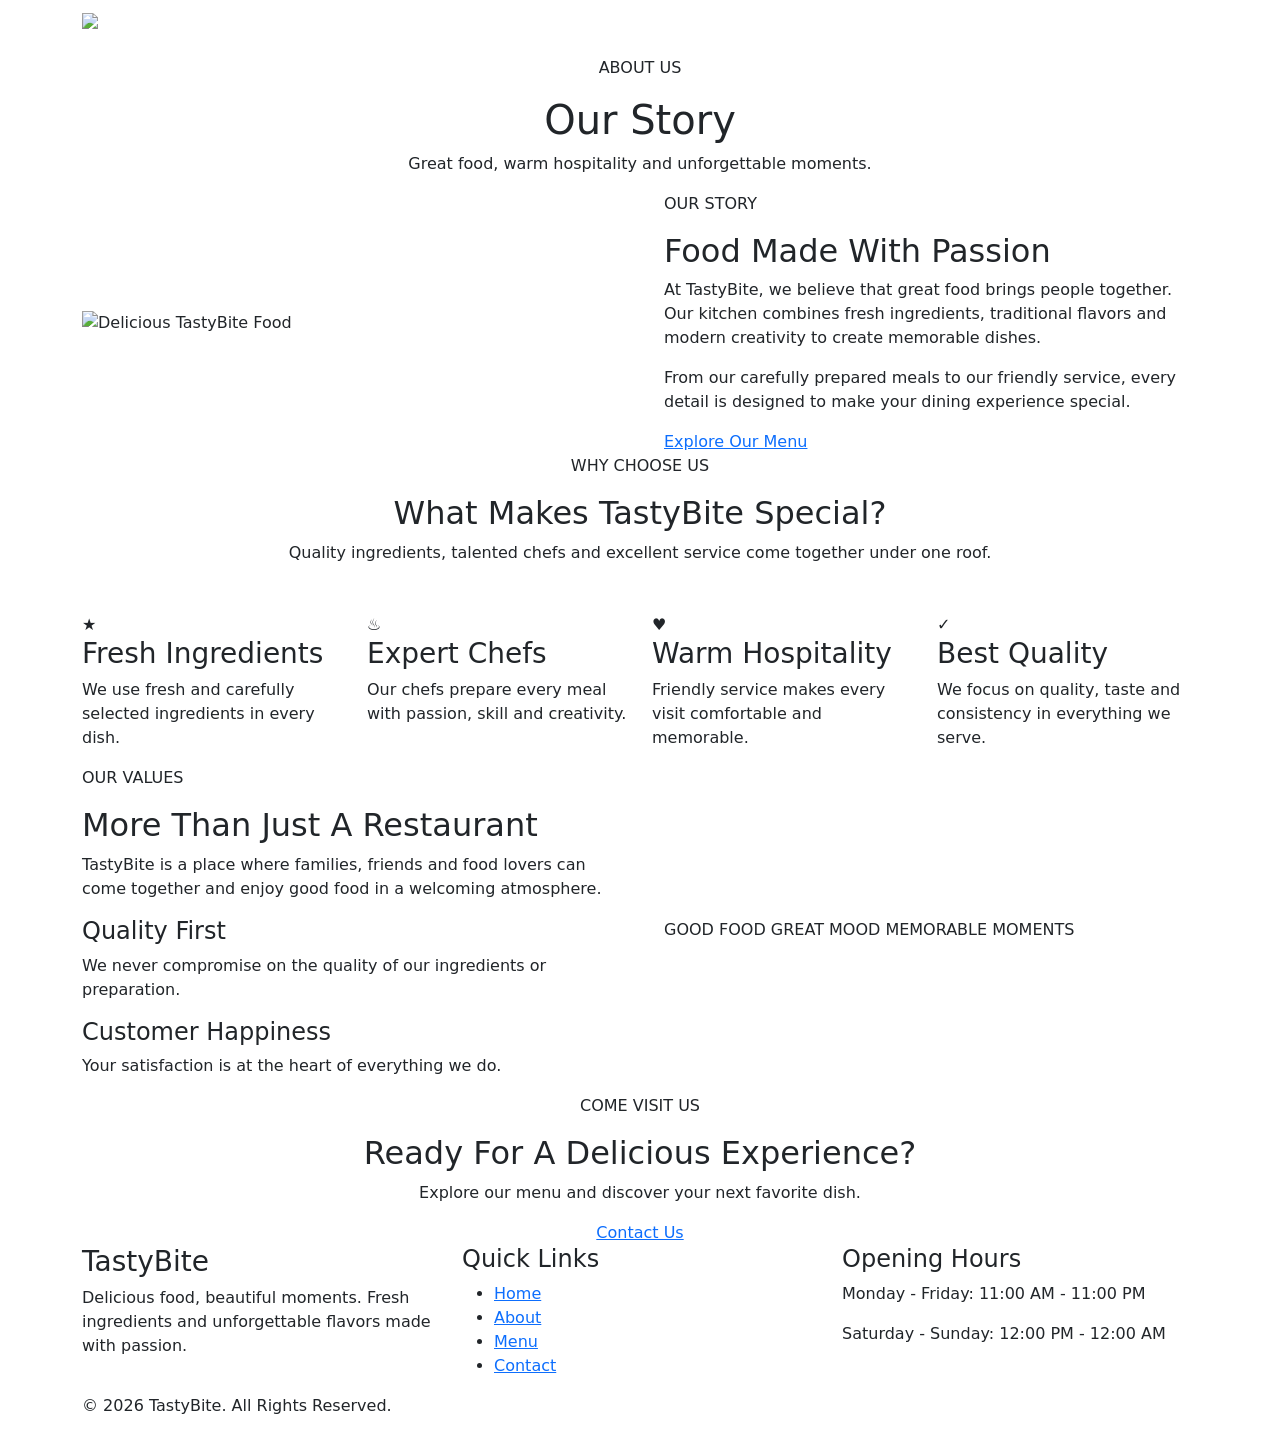
==== about.html @ 71328f87 "Add files via upload Add TastyBite website files" ====
<!DOCTYPE html>
<html lang="en">

<head>
    <meta charset="UTF-8">
    <meta name="viewport" content="width=device-width, initial-scale=1.0">

    <title>TastyBite | About Us</title>

    <!-- Bootstrap CSS -->
    <link href="https://cdn.jsdelivr.net/npm/bootstrap@5.3.3/dist/css/bootstrap.min.css" rel="stylesheet">

    <!-- Custom CSS -->
    <link rel="stylesheet" href="asestes/css/style.css">
</head>

<body>

    <!-- Navbar -->
    <nav class="navbar navbar-expand-lg navbar-dark custom-navbar">

        <div class="container">

            <a class="navbar-brand d-flex align-items-center" href="index.html">

                <img src="asestes/Images/ChatGPT Image Sep 8, 2026, 05_13_17 AM.png"
                     alt="TastyBite Logo"
                     class="logo">

                <span class="brand-name">TastyBite</span>

            </a>

            <button class="navbar-toggler"
                    type="button"
                    data-bs-toggle="collapse"
                    data-bs-target="#navbarNav"
                    aria-controls="navbarNav"
                    aria-expanded="false"
                    aria-label="Toggle navigation">

                <span class="navbar-toggler-icon"></span>

            </button>

            <div class="collapse navbar-collapse" id="navbarNav">

                <ul class="navbar-nav ms-auto">

                    <li class="nav-item">
                        <a class="nav-link" href="index.html">Home</a>
                    </li>

                    <li class="nav-item">
                        <a class="nav-link active" href="about.html">About</a>
                    </li>

                    <li class="nav-item">
                        <a class="nav-link" href="menu.html">Menu</a>
                    </li>

                    <li class="nav-item">
                        <a class="nav-link" href="contact.html">Contact</a>
                    </li>

                </ul>

            </div>

        </div>

    </nav>


    <!-- About Header -->
    <section class="about-header">

        <div class="container text-center">

            <p>ABOUT US</p>

            <h1>Our Story</h1>

            <p class="about-header-text">
                Great food, warm hospitality and unforgettable moments.
            </p>

        </div>

    </section>


    <!-- Our Story -->
    <section class="about-story">

        <div class="container">

            <div class="row align-items-center g-5">

                <div class="col-lg-6">

                    <img src="asestes/Images/food.jpg"
                         alt="Delicious TastyBite Food"
                         class="about-story-img">

                </div>

                <div class="col-lg-6">

                    <p class="section-label">OUR STORY</p>

                    <h2>Food Made With Passion</h2>

                    <p>
                        At TastyBite, we believe that great food brings
                        people together. Our kitchen combines fresh
                        ingredients, traditional flavors and modern
                        creativity to create memorable dishes.
                    </p>

                    <p>
                        From our carefully prepared meals to our friendly
                        service, every detail is designed to make your
                        dining experience special.
                    </p>

                    <a href="menu.html" class="about-btn">
                        Explore Our Menu
                    </a>

                </div>

            </div>

        </div>

    </section>


    <!-- Why Choose Us -->
    <section class="why-us">

        <div class="container">

            <div class="text-center mb-5">

                <p class="section-label">WHY CHOOSE US</p>

                <h2>What Makes TastyBite Special?</h2>

                <p class="section-description">
                    Quality ingredients, talented chefs and excellent
                    service come together under one roof.
                </p>

            </div>


            <div class="row g-4">


                <!-- Feature 1 -->
                <div class="col-md-6 col-lg-3">

                    <div class="about-feature">

                        <div class="feature-icon">
                            ★
                        </div>

                        <h3>Fresh Ingredients</h3>

                        <p>
                            We use fresh and carefully selected
                            ingredients in every dish.
                        </p>

                    </div>

                </div>


                <!-- Feature 2 -->
                <div class="col-md-6 col-lg-3">

                    <div class="about-feature">

                        <div class="feature-icon">
                            ♨
                        </div>

                        <h3>Expert Chefs</h3>

                        <p>
                            Our chefs prepare every meal with
                            passion, skill and creativity.
                        </p>

                    </div>

                </div>


                <!-- Feature 3 -->
                <div class="col-md-6 col-lg-3">

                    <div class="about-feature">

                        <div class="feature-icon">
                            ♥
                        </div>

                        <h3>Warm Hospitality</h3>

                        <p>
                            Friendly service makes every visit
                            comfortable and memorable.
                        </p>

                    </div>

                </div>


                <!-- Feature 4 -->
                <div class="col-md-6 col-lg-3">

                    <div class="about-feature">

                        <div class="feature-icon">
                            ✓
                        </div>

                        <h3>Best Quality</h3>

                        <p>
                            We focus on quality, taste and consistency
                            in everything we serve.
                        </p>

                    </div>

                </div>


            </div>

        </div>

    </section>


    <!-- Restaurant Values -->
    <section class="our-values">

        <div class="container">

            <div class="row align-items-center g-5">

                <div class="col-lg-6">

                    <p class="section-label">OUR VALUES</p>

                    <h2>More Than Just A Restaurant</h2>

                    <p>
                        TastyBite is a place where families, friends and
                        food lovers can come together and enjoy good food
                        in a welcoming atmosphere.
                    </p>

                    <div class="value-item">

                        <h4>Quality First</h4>

                        <p>
                            We never compromise on the quality of our
                            ingredients or preparation.
                        </p>

                    </div>

                    <div class="value-item">

                        <h4>Customer Happiness</h4>

                        <p>
                            Your satisfaction is at the heart of
                            everything we do.
                        </p>

                    </div>

                </div>


                <div class="col-lg-6">

                    <div class="value-box">

                        <span>GOOD FOOD</span>

                        <span>GREAT MOOD</span>

                        <span>MEMORABLE MOMENTS</span>

                    </div>

                </div>

            </div>

        </div>

    </section>


    <!-- CTA -->
    <section class="about-cta">

        <div class="container text-center">

            <p class="section-label">COME VISIT US</p>

            <h2>Ready For A Delicious Experience?</h2>

            <p>
                Explore our menu and discover your next favorite dish.
            </p>

            <a href="contact.html" class="about-btn">
                Contact Us
            </a>

        </div>

    </section>


    <!-- Footer -->
    <footer class="site-footer">

        <div class="container">

            <div class="row g-4">

                <div class="col-lg-4 col-md-6">

                    <h3 class="footer-logo">TastyBite</h3>

                    <p>
                        Delicious food, beautiful moments.
                        Fresh ingredients and unforgettable flavors
                        made with passion.
                    </p>

                </div>


                <div class="col-lg-4 col-md-6">

                    <h4>Quick Links</h4>

                    <ul class="footer-links">

                        <li><a href="index.html">Home</a></li>
                        <li><a href="about.html">About</a></li>
                        <li><a href="menu.html">Menu</a></li>
                        <li><a href="contact.html">Contact</a></li>

                    </ul>

                </div>


                <div class="col-lg-4 col-md-6">

                    <h4>Opening Hours</h4>

                    <p>Monday - Friday: 11:00 AM - 11:00 PM</p>

                    <p>Saturday - Sunday: 12:00 PM - 12:00 AM</p>

                </div>

            </div>


            <div class="footer-bottom">

                <p>
                    © 2026 TastyBite. All Rights Reserved.
                </p>

            </div>

        </div>

    </footer>


    <!-- Bootstrap JS -->
    <script src="https://cdn.jsdelivr.net/npm/bootstrap@5.3.3/dist/js/bootstrap.bundle.min.js"></script>

    <!-- Custom JS -->
    <script src="assets/js/script.js"></script>

</body>

</html>
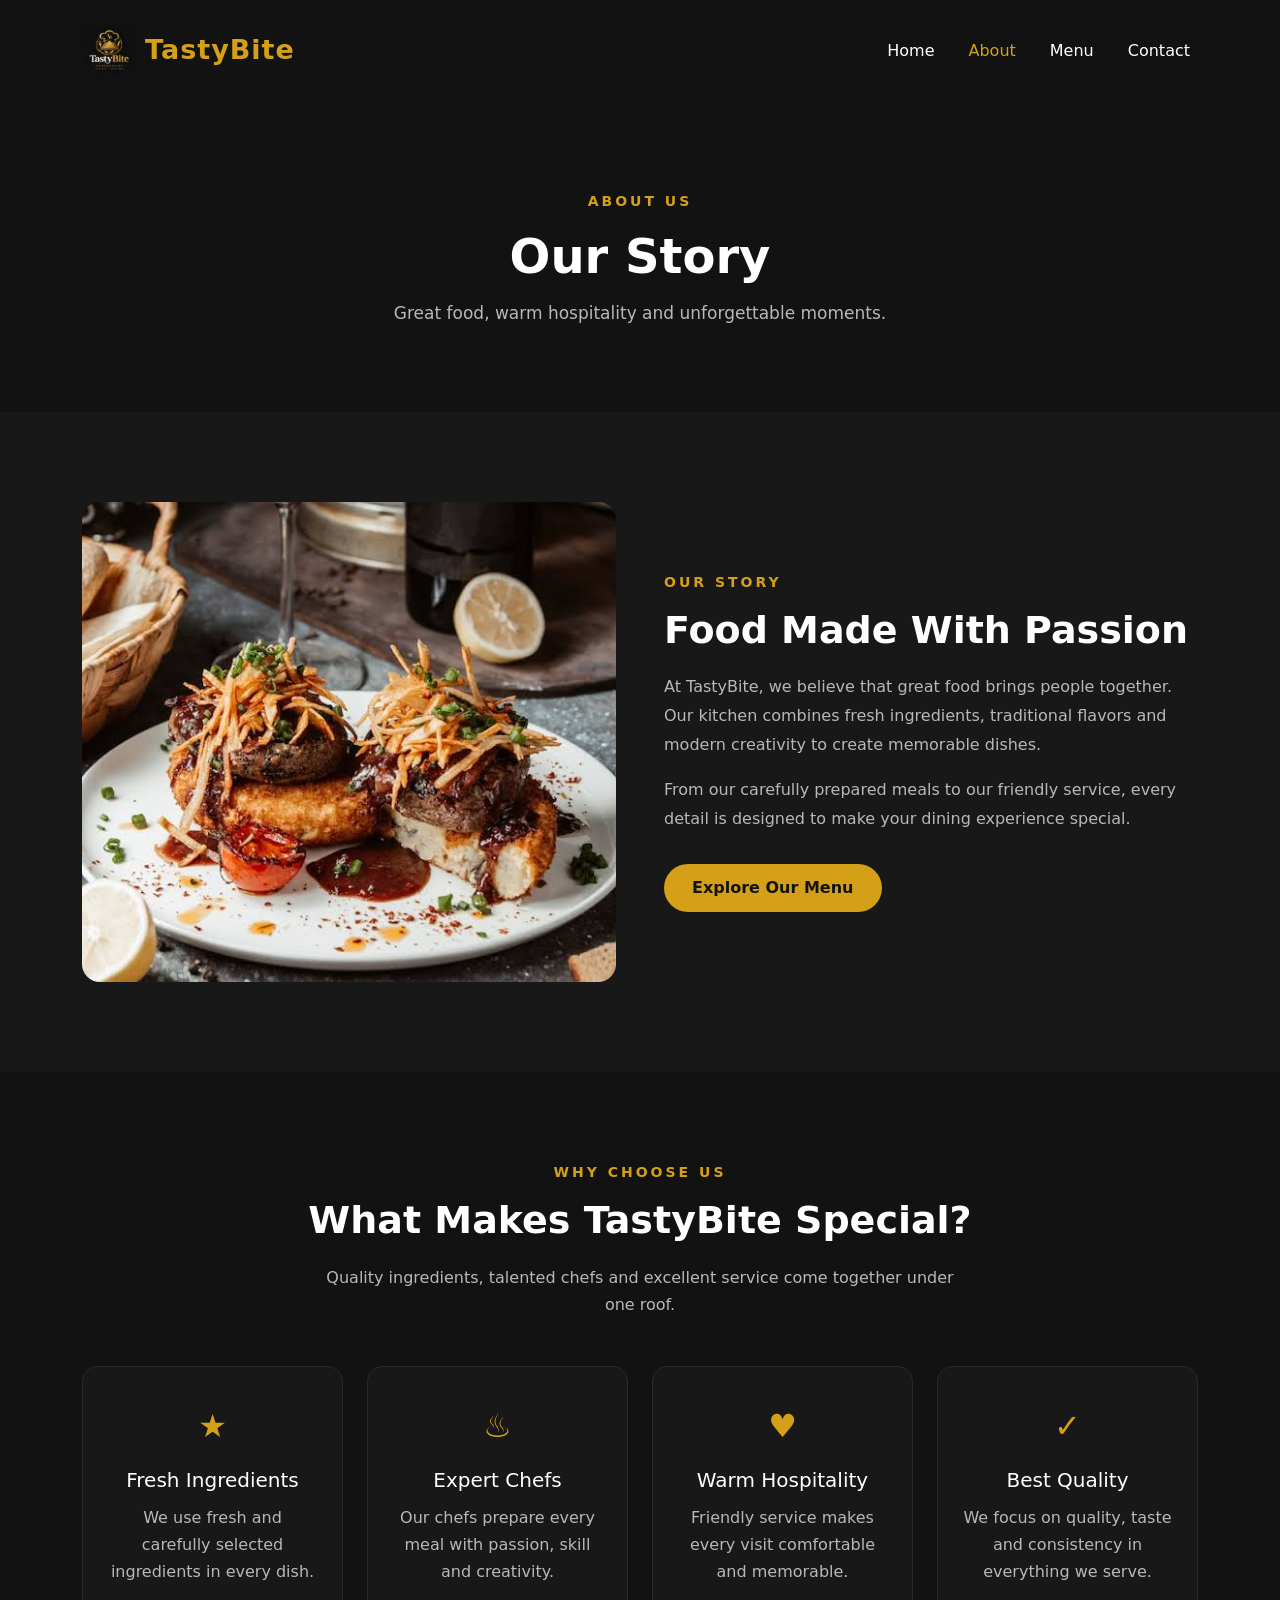
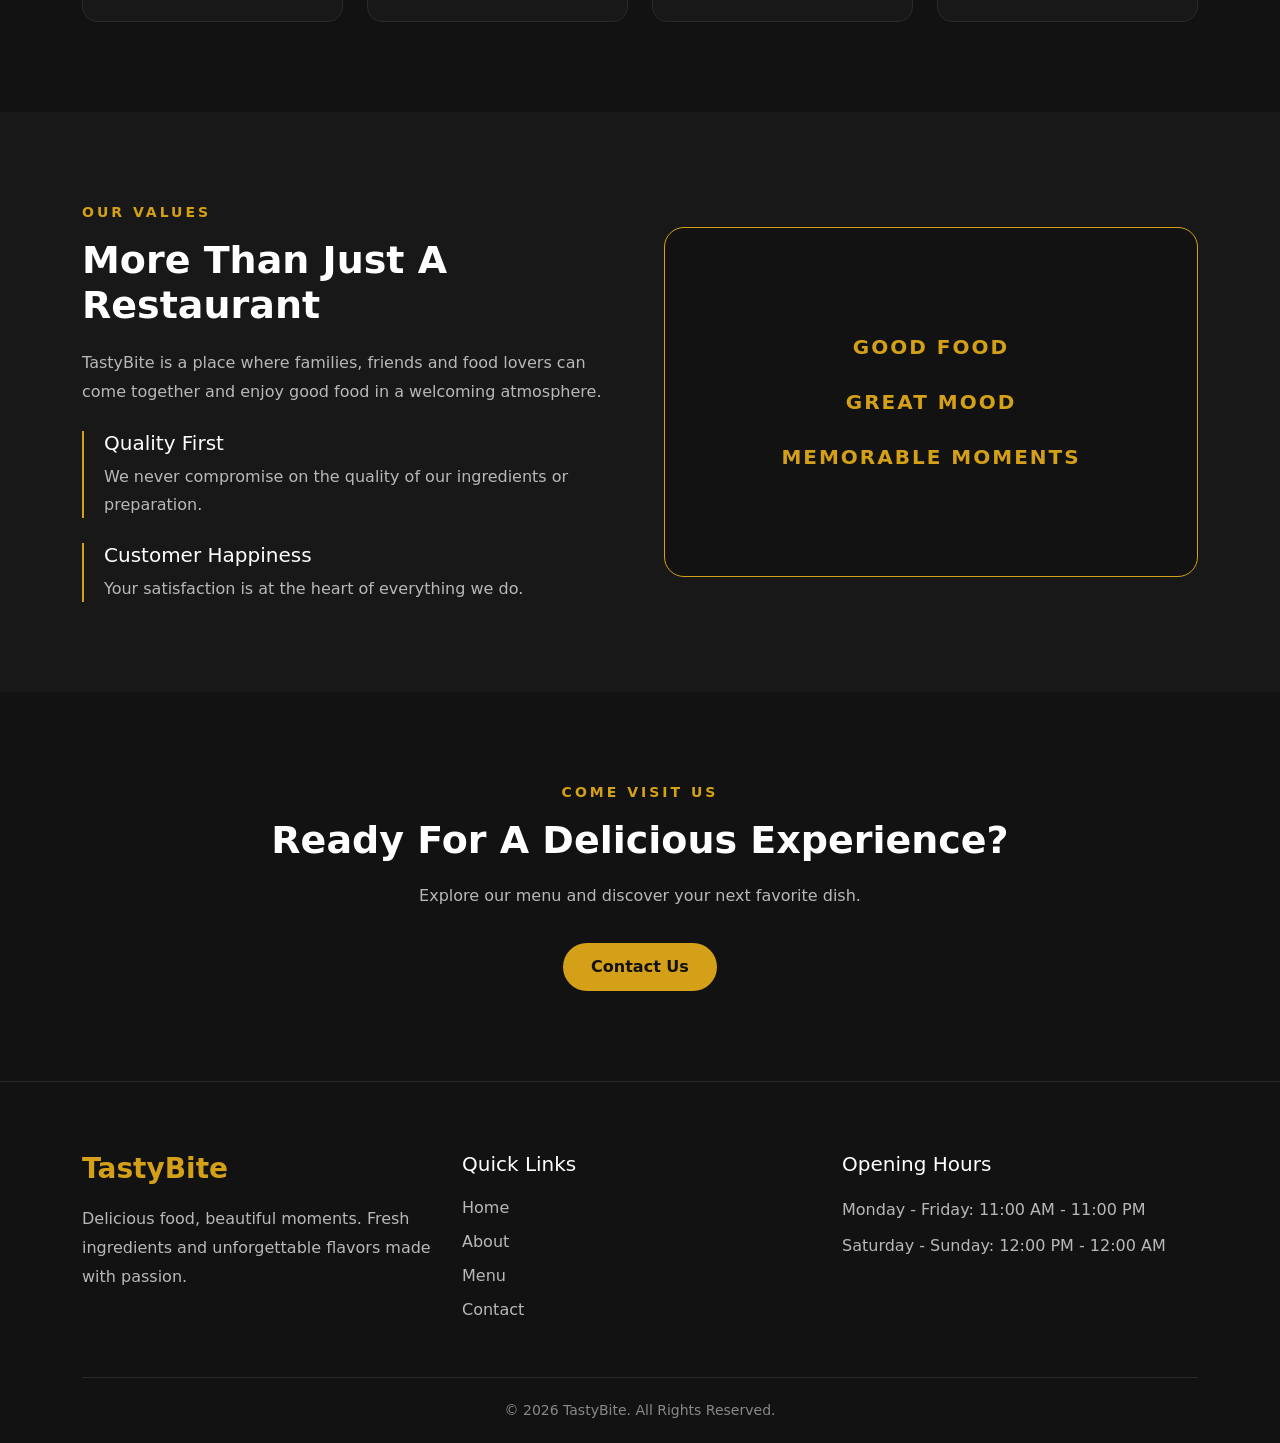
==== commit 4a83fa25: "Update about.html" ====
--- a/about.html
+++ b/about.html
@@ -12,7 +12,7 @@
     <link href="https://cdn.jsdelivr.net/npm/bootstrap@5.3.3/dist/css/bootstrap.min.css" rel="stylesheet">
 
     <!-- Custom CSS -->
-    <link rel="stylesheet" href="asestes/css/style.css">
+    <link rel="stylesheet" href="style.css">
 </head>
 
 <body>
@@ -24,7 +24,7 @@
 
             <a class="navbar-brand d-flex align-items-center" href="index.html">
 
-                <img src="asestes/Images/ChatGPT Image Sep 8, 2026, 05_13_17 AM.png"
+                <img src="ChatGPT Image Sep 8, 2026, 05_13_17 AM.png"
                      alt="TastyBite Logo"
                      class="logo">
 
@@ -100,7 +100,7 @@
 
                 <div class="col-lg-6">
 
-                    <img src="asestes/Images/food.jpg"
+                    <img src="food.jpg"
                          alt="Delicious TastyBite Food"
                          class="about-story-img">
 
@@ -404,7 +404,7 @@
     <script src="https://cdn.jsdelivr.net/npm/bootstrap@5.3.3/dist/js/bootstrap.bundle.min.js"></script>
 
     <!-- Custom JS -->
-    <script src="assets/js/script.js"></script>
+    <script src="script.js"></script>
 
 </body>
 
--- a/style.css
+++ b/style.css
@@ -0,0 +1,898 @@
+.custom-navbar {
+    background-color: #121212;
+    padding: 18px 0;
+}
+.logo {
+    width: 55px;
+    height: 55px;
+    object-fit: contain;
+}
+
+.brand-name {
+    color: #D4A017;
+    font-size: 27px;
+    font-weight: 700;
+    margin-left: 8px;
+    letter-spacing: 1px;
+}
+.custom-navbar .navbar-brand {
+    color: #D4A017;
+    font-size: 28px;
+    font-weight: 700;
+    letter-spacing: 1px;
+}
+
+.custom-navbar .nav-link {
+    color: #ffffff;
+    font-weight: 500;
+    margin-left: 18px;
+    transition: 0.3s;
+}
+
+.custom-navbar .nav-link:hover,
+.custom-navbar .nav-link.active {
+    color: #D4A017;
+}
+.hero-section {
+    background-color: #121212;
+    color: #ffffff;
+    padding: 80px 0;
+}
+
+.min-vh-75 {
+    min-height: 75vh;
+}
+
+.hero-subtitle {
+    color: #D4A017;
+    font-weight: 600;
+    letter-spacing: 3px;
+    margin-bottom: 15px;
+}
+
+.hero-title {
+    font-size: 55px;
+    font-weight: 700;
+    line-height: 1.1;
+    margin-bottom: 25px;
+}
+
+.hero-title span {
+    color: #D4A017;
+    display: block;
+}
+
+.hero-text {
+    color: #B8B8B8;
+    font-size: 18px;
+    line-height: 1.7;
+    max-width: 500px;
+    margin-bottom: 30px;
+}
+
+.hero-btn {
+    background-color: #D4A017;
+    color: #121212;
+    padding: 12px 25px;
+    font-weight: 600;
+    margin-right: 10px;
+}
+
+.hero-btn:hover {
+    background-color: #ffffff;
+    color: #121212;
+}
+
+.hero-btn-outline {
+    border: 1px solid #D4A017;
+    color: #D4A017;
+    padding: 12px 25px;
+    font-weight: 600;
+}
+
+.hero-btn-outline:hover {
+    background-color: #D4A017;
+    color: #121212;
+}
+
+.hero-image {
+    border-radius: 20px;
+    max-height: 450px;
+    object-fit: cover;
+}
+.popular-section {
+    background-color: #181818;
+    padding: 90px 0;
+    color: #ffffff;
+}
+
+.section-heading p:first-child {
+    color: #D4A017;
+    font-size: 14px;
+    font-weight: 600;
+    letter-spacing: 3px;
+    margin-bottom: 10px;
+}
+
+.section-heading h2 {
+    font-size: 42px;
+    font-weight: 700;
+    margin-bottom: 15px;
+}
+
+.section-text {
+    color: #B8B8B8;
+    max-width: 600px;
+    margin: auto;
+    line-height: 1.7;
+}
+
+.food-card {
+    background-color: #121212;
+    border-radius: 15px;
+    overflow: hidden;
+    height: 100%;
+    transition: 0.3s ease;
+}
+
+.food-card:hover {
+    transform: translateY(-8px);
+}
+
+.food-image {
+    width: 100%;
+    height: 240px;
+    object-fit: cover;
+}
+
+.food-content {
+    padding: 25px;
+}
+
+.food-content h3 {
+    font-size: 24px;
+    margin-bottom: 12px;
+}
+
+.food-content p {
+    color: #B8B8B8;
+    line-height: 1.6;
+}
+
+.food-bottom {
+    display: flex;
+    justify-content: space-between;
+    align-items: center;
+    margin-top: 20px;
+}
+
+.food-bottom span {
+    color: #D4A017;
+    font-size: 20px;
+    font-weight: 700;
+}
+
+.food-bottom a {
+    color: #ffffff;
+    text-decoration: none;
+    font-weight: 500;
+}
+
+.food-bottom a:hover {
+    color: #D4A017;
+}
+.about-section {
+    background-color: #121212;
+    color: #ffffff;
+    padding: 100px 0;
+}
+
+.about-image {
+    width: 100%;
+    height: 520px;
+    object-fit: cover;
+    border-radius: 20px;
+}
+
+.about-subtitle {
+    color: #D4A017;
+    font-size: 14px;
+    font-weight: 600;
+    letter-spacing: 3px;
+    margin-bottom: 12px;
+}
+
+.about-title {
+    font-size: 42px;
+    font-weight: 700;
+    line-height: 1.2;
+    margin-bottom: 20px;
+}
+
+.about-text {
+    color: #B8B8B8;
+    line-height: 1.8;
+    font-size: 16px;
+}
+
+.feature-box {
+    margin-bottom: 25px;
+}
+
+.feature-box h4 {
+    color: #D4A017;
+    font-size: 16px;
+}
+
+.feature-box h3 {
+    font-size: 18px;
+    margin-bottom: 5px;
+}
+
+.feature-box p {
+    color: #B8B8B8;
+    font-size: 14px;
+}
+
+.about-btn {
+    background-color: #D4A017;
+    color: #121212;
+    font-weight: 600;
+    padding: 12px 25px;
+    margin-top: 10px;
+}
+
+.about-btn:hover {
+    background-color: #ffffff;
+    color: #121212;
+}
+.reviews-section {
+    background-color: #181818;
+    color: #ffffff;
+    padding: 90px 0;
+}
+
+.review-card {
+    background-color: #121212;
+    padding: 35px 30px;
+    border-radius: 15px;
+    height: 100%;
+    border: 1px solid #292929;
+    transition: 0.3s ease;
+}
+
+.review-card:hover {
+    transform: translateY(-8px);
+    border-color: #D4A017;
+}
+
+.stars {
+    color: #D4A017;
+    font-size: 20px;
+    letter-spacing: 3px;
+    margin-bottom: 20px;
+}
+
+.review-text {
+    color: #B8B8B8;
+    line-height: 1.8;
+    font-style: italic;
+    margin-bottom: 25px;
+}
+
+.review-card h4 {
+    font-size: 18px;
+    margin-bottom: 5px;
+}
+
+.review-card span {
+    color: #D4A017;
+    font-size: 14px;
+}
+.cta-section {
+    background-color: #D4A017;
+    color: #121212;
+    padding: 80px 20px;
+}
+
+.cta-subtitle {
+    font-size: 14px;
+    font-weight: 700;
+    letter-spacing: 3px;
+    margin-bottom: 15px;
+}
+
+.cta-section h2 {
+    font-size: 40px;
+    font-weight: 700;
+    max-width: 750px;
+    margin: 0 auto 15px;
+}
+
+.cta-section p {
+    max-width: 650px;
+    margin: 0 auto 30px;
+    line-height: 1.7;
+}
+
+.cta-btn {
+    background-color: #121212;
+    color: #ffffff;
+    padding: 13px 30px;
+    font-weight: 600;
+}
+
+.cta-btn:hover {
+    background-color: #ffffff;
+    color: #121212;
+}
+@media (max-width: 991px) {
+
+    .hero-title {
+        font-size: 45px;
+    }
+
+    .hero-section {
+        padding: 60px 0;
+    }
+
+    .hero-image {
+        margin-top: 40px;
+        max-height: 400px;
+    }
+
+    .about-section {
+        padding: 70px 0;
+    }
+
+    .about-title {
+        font-size: 36px;
+    }
+
+    .about-image {
+        height: 400px;
+    }
+
+    .section-heading h2 {
+        font-size: 36px;
+    }
+
+    .cta-section h2 {
+        font-size: 34px;
+    }
+}
+
+@media (max-width: 576px) {
+
+    .logo {
+        width: 50px;
+        height: 50px;
+    }
+
+    .brand-name {
+        font-size: 22px;
+    }
+
+    .hero-title {
+        font-size: 36px;
+    }
+
+    .hero-text {
+        font-size: 16px;
+    }
+
+    .hero-btn,
+    .hero-btn-outline {
+        width: 100%;
+        margin: 5px 0;
+    }
+
+    .about-title {
+        font-size: 30px;
+    }
+
+    .about-image {
+        height: 320px;
+    }
+
+    .section-heading h2 {
+        font-size: 30px;
+    }
+
+    .cta-section h2 {
+        font-size: 30px;
+    }
+}
+.menu-header {
+    background-color: #121212;
+    color: #ffffff;
+    padding: 90px 20px 70px;
+}
+
+.menu-header p:first-child {
+    color: #D4A017;
+    font-size: 14px;
+    font-weight: 600;
+    letter-spacing: 3px;
+}
+
+.menu-header h1 {
+    font-size: 48px;
+    font-weight: 700;
+    margin-bottom: 15px;
+}
+
+.menu-header-text {
+    color: #B8B8B8;
+    font-size: 17px;
+}
+
+.menu-section {
+    background-color: #181818;
+    padding: 80px 0;
+}
+
+.menu-card {
+    background-color: #121212;
+    border-radius: 15px;
+    overflow: hidden;
+    height: 100%;
+    transition: 0.3s ease;
+}
+
+.menu-card:hover {
+    transform: translateY(-8px);
+}
+
+.menu-card img {
+    width: 100%;
+    height: 250px;
+    object-fit: cover;
+}
+
+.menu-card-content {
+    padding: 25px;
+}
+
+.menu-title {
+    display: flex;
+    justify-content: space-between;
+    align-items: center;
+    gap: 15px;
+}
+
+.menu-title h3 {
+    color: #ffffff;
+    font-size: 22px;
+    margin: 0;
+}
+
+.menu-title span {
+    color: #D4A017;
+    font-size: 18px;
+    font-weight: 700;
+    white-space: nowrap;
+}
+
+.menu-card-content p {
+    color: #B8B8B8;
+    line-height: 1.7;
+    margin-top: 15px;
+    margin-bottom: 0;
+}
+/* Menu Filter Buttons */
+.menu-filters {
+    margin-bottom: 50px;
+}
+
+.filter-btn {
+    background-color: transparent;
+    color: #ffffff;
+    border: 1px solid #D4A017;
+    padding: 10px 22px;
+    margin: 5px;
+    border-radius: 30px;
+    font-weight: 500;
+    cursor: pointer;
+    transition: 0.3s ease;
+}
+
+.filter-btn:hover,
+.filter-btn.active {
+    background-color: #D4A017;
+    color: #121212;
+}
+.menu-item {
+    transition: 0.4s ease;
+}
+
+.menu-item[style*="display: none"] {
+    opacity: 0;
+}
+
+.menu-item[style*="display: block"] {
+    opacity: 1;
+}
+/* Special Offer */
+.special-offer {
+    background-color: #121212;
+    padding: 80px 0;
+}
+
+.offer-box {
+    background-color: #181818;
+    border: 1px solid #D4A017;
+    border-radius: 20px;
+    padding: 60px 30px;
+    max-width: 900px;
+    margin: 0 auto;
+}
+
+.offer-small {
+    color: #D4A017;
+    font-size: 14px;
+    font-weight: 700;
+    letter-spacing: 3px;
+    margin-bottom: 15px;
+}
+
+.offer-box h2 {
+    color: #ffffff;
+    font-size: 38px;
+    font-weight: 700;
+    margin-bottom: 15px;
+}
+
+.offer-box p:not(.offer-small) {
+    color: #B8B8B8;
+    font-size: 16px;
+    line-height: 1.7;
+    max-width: 650px;
+    margin: 0 auto 30px;
+}
+
+.offer-btn {
+    display: inline-block;
+    background-color: #D4A017;
+    color: #121212;
+    text-decoration: none;
+    padding: 12px 28px;
+    border-radius: 30px;
+    font-weight: 700;
+    transition: 0.3s ease;
+}
+
+.offer-btn:hover {
+    background-color: #ffffff;
+    color: #121212;
+    transform: translateY(-3px);
+}
+
+/* Mobile */
+@media (max-width: 576px) {
+
+    .offer-box {
+        padding: 45px 20px;
+    }
+
+    .offer-box h2 {
+        font-size: 28px;
+    }
+
+}
+/* Footer */
+.site-footer {
+    background-color: #121212;
+    color: #B8B8B8;
+    padding: 70px 0 20px;
+    border-top: 1px solid #292929;
+}
+
+.footer-logo {
+    color: #D4A017;
+    font-size: 28px;
+    font-weight: 700;
+    margin-bottom: 20px;
+}
+
+.site-footer h4 {
+    color: #ffffff;
+    font-size: 20px;
+    margin-bottom: 20px;
+}
+
+.site-footer p {
+    line-height: 1.8;
+    margin-bottom: 8px;
+}
+
+.footer-links {
+    list-style: none;
+    padding: 0;
+    margin: 0;
+}
+
+.footer-links li {
+    margin-bottom: 10px;
+}
+
+.footer-links a {
+    color: #B8B8B8;
+    text-decoration: none;
+    transition: 0.3s ease;
+}
+
+.footer-links a:hover {
+    color: #D4A017;
+    padding-left: 5px;
+}
+
+.footer-bottom {
+    border-top: 1px solid #292929;
+    margin-top: 45px;
+    padding-top: 20px;
+    text-align: center;
+}
+
+.footer-bottom p {
+    margin: 0;
+    font-size: 14px;
+    color: #888888;
+}
+
+@media (max-width: 768px) {
+
+    .site-footer {
+        text-align: center;
+    }
+
+    .footer-links a:hover {
+        padding-left: 0;
+    }
+
+}
+/* =========================
+   ABOUT PAGE
+========================= */
+
+.about-header {
+    background-color: #121212;
+    color: #ffffff;
+    padding: 90px 20px 70px;
+}
+
+.about-header p:first-child {
+    color: #D4A017;
+    font-size: 14px;
+    font-weight: 600;
+    letter-spacing: 3px;
+}
+
+.about-header h1 {
+    font-size: 48px;
+    font-weight: 700;
+    margin-bottom: 15px;
+}
+
+.about-header-text {
+    color: #B8B8B8;
+    font-size: 17px;
+}
+
+
+/* Our Story */
+
+.about-story {
+    background-color: #181818;
+    padding: 90px 0;
+}
+
+.about-story-img {
+    width: 100%;
+    height: 480px;
+    object-fit: cover;
+    border-radius: 18px;
+}
+
+.section-label {
+    color: #D4A017;
+    font-size: 14px;
+    font-weight: 700;
+    letter-spacing: 3px;
+    margin-bottom: 15px;
+}
+
+.about-story h2,
+.why-us h2,
+.our-values h2,
+.about-cta h2 {
+    color: #ffffff;
+    font-size: 38px;
+    font-weight: 700;
+    margin-bottom: 20px;
+}
+
+.about-story p:not(.section-label) {
+    color: #B8B8B8;
+    line-height: 1.8;
+}
+
+.about-btn {
+    display: inline-block;
+    background-color: #D4A017;
+    color: #121212;
+    text-decoration: none;
+    padding: 12px 28px;
+    border-radius: 30px;
+    font-weight: 700;
+    margin-top: 15px;
+    transition: 0.3s ease;
+}
+
+.about-btn:hover {
+    background-color: #ffffff;
+    color: #121212;
+    transform: translateY(-3px);
+}
+
+
+/* Why Us */
+
+.why-us {
+    background-color: #121212;
+    padding: 90px 0;
+}
+
+.section-description {
+    color: #B8B8B8;
+    max-width: 650px;
+    margin: 0 auto;
+    line-height: 1.7;
+}
+
+.about-feature {
+    background-color: #181818;
+    border: 1px solid #292929;
+    border-radius: 15px;
+    padding: 35px 25px;
+    text-align: center;
+    height: 100%;
+    transition: 0.3s ease;
+}
+
+.about-feature:hover {
+    transform: translateY(-8px);
+    border-color: #D4A017;
+}
+
+.feature-icon {
+    color: #D4A017;
+    font-size: 32px;
+    margin-bottom: 18px;
+}
+
+.about-feature h3 {
+    color: #ffffff;
+    font-size: 20px;
+    margin-bottom: 12px;
+}
+
+.about-feature p {
+    color: #B8B8B8;
+    line-height: 1.7;
+    margin: 0;
+}
+
+
+/* Our Values */
+
+.our-values {
+    background-color: #181818;
+    padding: 90px 0;
+}
+
+.our-values > .container > .row > .col-lg-6:first-child > p:not(.section-label) {
+    color: #B8B8B8;
+    line-height: 1.8;
+}
+
+.value-item {
+    border-left: 2px solid #D4A017;
+    padding-left: 20px;
+    margin-top: 25px;
+}
+
+.value-item h4 {
+    color: #ffffff;
+    font-size: 20px;
+    margin-bottom: 8px;
+}
+
+.value-item p {
+    color: #B8B8B8;
+    line-height: 1.7;
+    margin: 0;
+}
+
+.value-box {
+    min-height: 350px;
+    background-color: #121212;
+    border: 1px solid #D4A017;
+    border-radius: 20px;
+    display: flex;
+    flex-direction: column;
+    align-items: center;
+    justify-content: center;
+    gap: 25px;
+    padding: 40px;
+}
+
+.value-box span {
+    color: #D4A017;
+    font-size: 20px;
+    font-weight: 700;
+    letter-spacing: 2px;
+    text-align: center;
+}
+
+
+/* About CTA */
+
+.about-cta {
+    background-color: #121212;
+    padding: 90px 20px;
+}
+
+.about-cta p:not(.section-label) {
+    color: #B8B8B8;
+    margin-bottom: 20px;
+}
+
+
+/* Responsive */
+
+@media (max-width: 768px) {
+
+    .about-header h1 {
+        font-size: 38px;
+    }
+
+    .about-story h2,
+    .why-us h2,
+    .our-values h2,
+    .about-cta h2 {
+        font-size: 30px;
+    }
+
+    .about-story-img {
+        height: 350px;
+    }
+
+    .value-box {
+        min-height: 280px;
+    }
+
+}
+
+@media (max-width: 576px) {
+
+    .about-header {
+        padding: 70px 20px 55px;
+    }
+
+    .about-header h1 {
+        font-size: 32px;
+    }
+
+    .about-story,
+    .why-us,
+    .our-values,
+    .about-cta {
+        padding: 65px 0;
+    }
+
+    .about-story-img {
+        height: 280px;
+    }
+
+}
